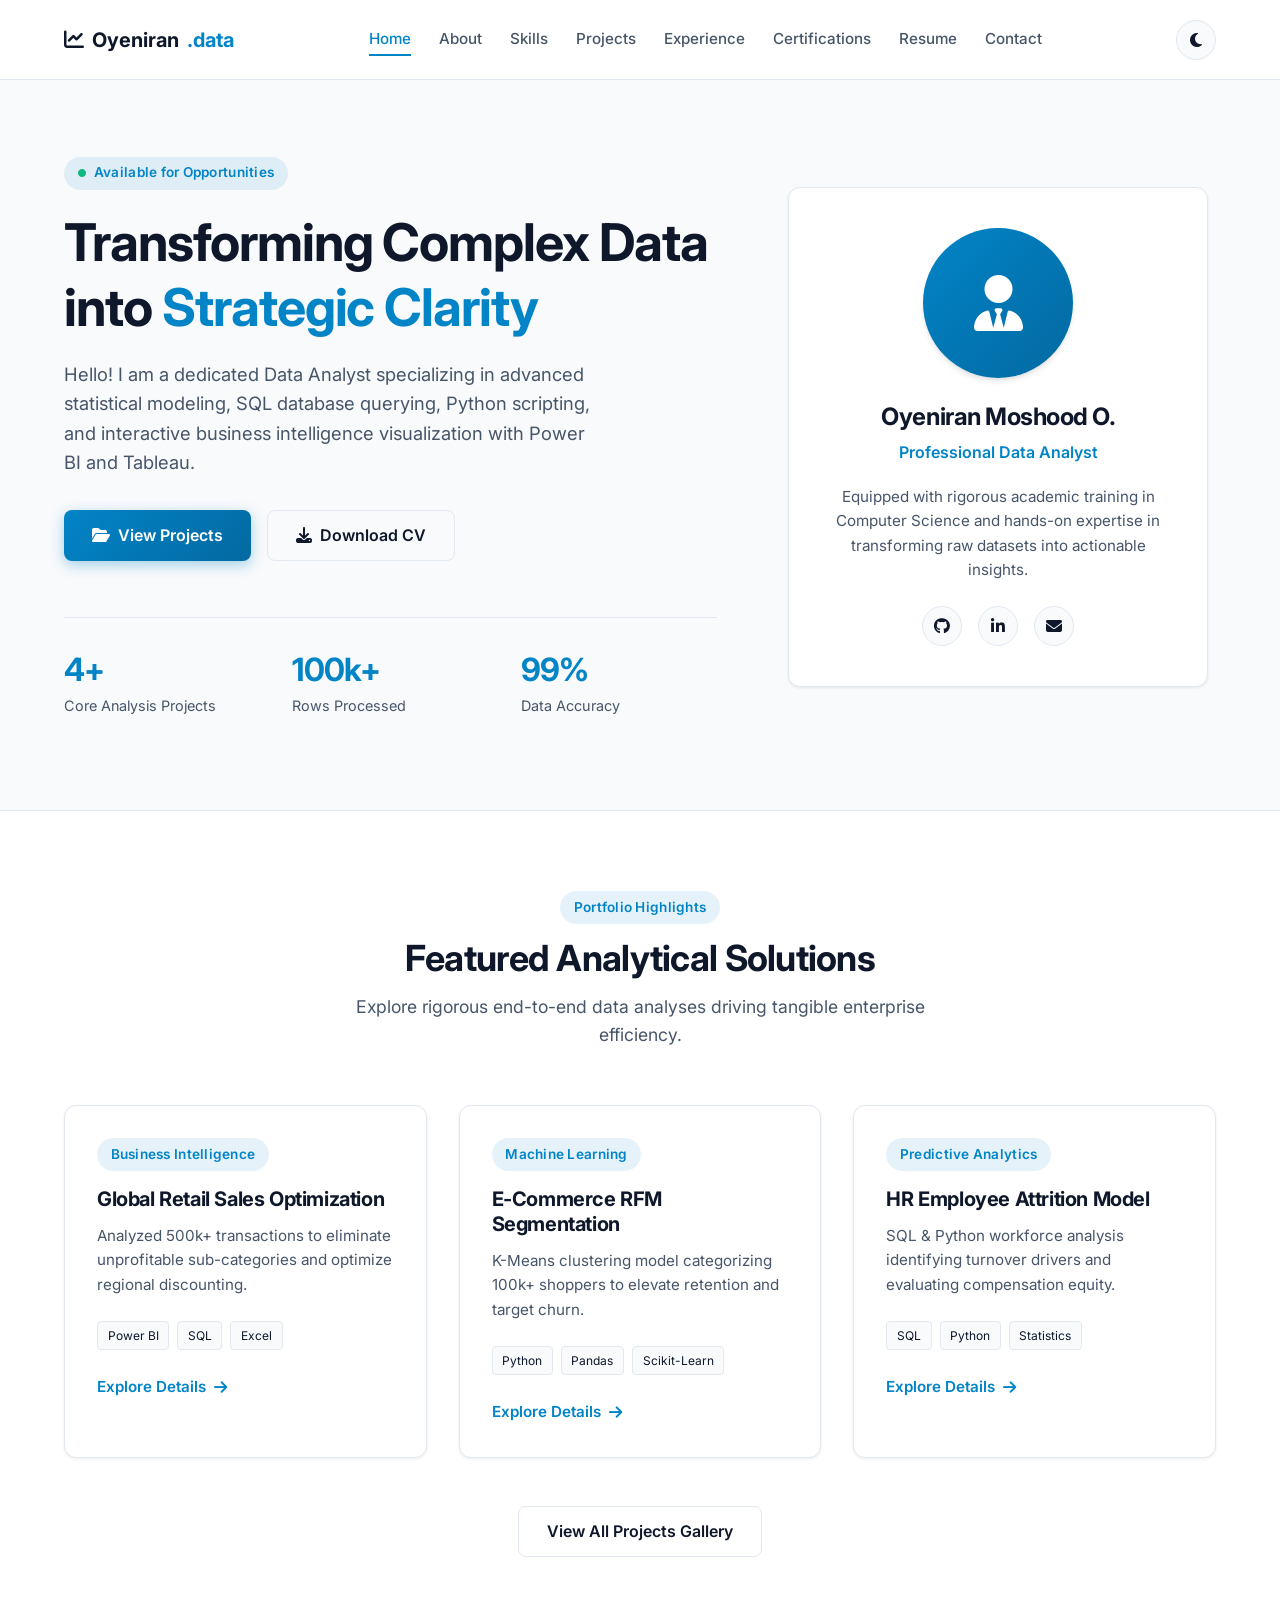
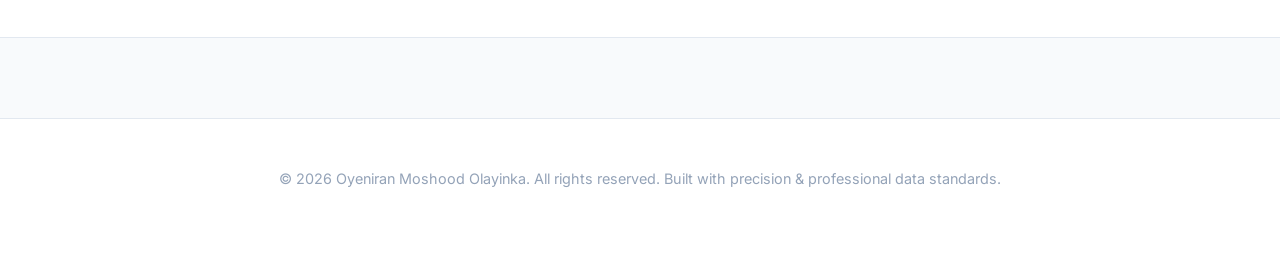
==== index.html @ f6ac132f "Full PROJECT" ====
<!DOCTYPE html>
<html lang="en" data-theme="light">
<head>
  <meta charset="UTF-8">
  <meta name="viewport" content="width=device-width, initial-scale=1.0">
  <title>Data Analyst Portfolio | Professional Home</title>
  
  <!-- Google Fonts: Inter -->
  <link rel="preconnect" href="https://fonts.googleapis.com">
  <link rel="preconnect" href="https://fonts.gstatic.com" crossorigin>
  <link href="https://fonts.googleapis.com/css2?family=Inter:wght@400;500;600;700&display=swap" rel="stylesheet">
  
  <!-- FontAwesome Icons -->
  <link rel="stylesheet" href="https://cdnjs.cloudflare.com/ajax/libs/font-awesome/6.4.0/css/all.min.css">
  
  <!-- Core Stylesheets -->
  <link rel="stylesheet" href="assets/css/main.css">
  <link rel="stylesheet" href="assets/css/components.css">
</head>
<body>

  <!-- ==================== HEADER & NAVIGATION ==================== -->
  <header class="header">
    <div class="nav-container">
      <a href="index.html" class="logo">
        <i class="fas fa-chart-line"></i> Oyeniran<span>.data</span>
      </a>
      
      <nav class="nav-menu">
        <a href="index.html" class="nav-link">Home</a>
        <a href="about.html" class="nav-link">About</a>
        <a href="skills.html" class="nav-link">Skills</a>
        <a href="projects.html" class="nav-link">Projects</a>
        <a href="experience.html" class="nav-link">Experience</a>
        <a href="certifications.html" class="nav-link">Certifications</a>
        <a href="resume.html" class="nav-link">Resume</a>
        <a href="contact.html" class="nav-link">Contact</a>
      </nav>

      <div style="display: flex; align-items: center; gap: 1rem;">
        <button class="theme-toggle" aria-label="Toggle dark/light mode">
          <i class="fas fa-moon"></i>
        </button>
        <button class="hamburger" aria-label="Toggle mobile menu">
          <span></span>
          <span></span>
          <span></span>
        </button>
      </div>
    </div>
  </header>

  <!-- ==================== HERO SECTION ==================== -->
  <section class="section" style="padding-top: calc(var(--nav-height) + 4rem); min-height: 90vh; display: flex; align-items: center;">
    <div class="container">
      <div style="display: grid; grid-template-columns: 1.2fr 0.8fr; gap: 4rem; align-items: center;" class="hero-grid">
        
        <div>
          <span class="badge" style="margin-bottom: 1.25rem;">
            <i class="fas fa-circle" style="font-size: 0.5rem; margin-right: 0.5rem; color: #10b981;"></i> Available for Opportunities
          </span>
          <h1 style="font-size: 3.25rem; margin-bottom: 1.25rem;">Transforming Complex Data into <span style="color: var(--accent-primary);">Strategic Clarity</span></h1>
          <p style="font-size: 1.15rem; margin-bottom: 2rem; max-width: 540px;">
            Hello! I am a dedicated Data Analyst specializing in advanced statistical modeling, SQL database querying, Python scripting, and interactive business intelligence visualization with Power BI and Tableau.
          </p>
          
          <div style="display: flex; gap: 1rem; flex-wrap: wrap;">
            <a href="projects.html" class="btn btn-primary">
              <i class="fas fa-folder-open"></i> View Projects
            </a>
            <a href="resume.html" class="btn btn-outline">
              <i class="fas fa-download"></i> Download CV
            </a>
          </div>

          <!-- Key Statistics Counter Strip -->
          <div style="display: grid; grid-template-columns: repeat(3, 1fr); gap: 2rem; margin-top: 3.5rem; padding-top: 2rem; border-top: 1px solid var(--border-color);">
            <div>
              <h3 style="font-size: 2rem; color: var(--accent-primary); margin-bottom: 0.25rem;">4+</h3>
              <p style="font-size: 0.9rem; margin: 0; color: var(--text-secondary);">Core Analysis Projects</p>
            </div>
            <div>
              <h3 style="font-size: 2rem; color: var(--accent-primary); margin-bottom: 0.25rem;">100k+</h3>
              <p style="font-size: 0.9rem; margin: 0; color: var(--text-secondary);">Rows Processed</p>
            </div>
            <div>
              <h3 style="font-size: 2rem; color: var(--accent-primary); margin-bottom: 0.25rem;">99%</h3>
              <p style="font-size: 0.9rem; margin: 0; color: var(--text-secondary);">Data Accuracy</p>
            </div>
          </div>
        </div>

        <!-- Profile Visual / Card Placeholder -->
        <div style="display: flex; justify-content: center;">
          <div class="card" style="width: 100%; max-width: 420px; text-align: center; padding: 2.5rem; position: relative; overflow: hidden;">
            <div style="width: 150px; height: 150px; border-radius: 50%; background: var(--accent-gradient); margin: 0 auto 1.5rem auto; display: flex; align-items: center; justify-content: center; color: white; font-size: 3.5rem; box-shadow: var(--shadow-md);">
              <i class="fas fa-user-tie"></i>
            </div>
            <h3 style="font-size: 1.5rem; margin-bottom: 0.5rem;">Oyeniran Moshood O.</h3>
            <p style="color: var(--accent-primary); font-weight: 600; margin-bottom: 1.25rem;">Professional Data Analyst</p>
            <p style="font-size: 0.95rem; color: var(--text-secondary); margin-bottom: 1.5rem;">
              Equipped with rigorous academic training in Computer Science and hands-on expertise in transforming raw datasets into actionable insights.
            </p>
            <div style="display: flex; justify-content: center; gap: 1rem;">
              <a href="https://github.com" target="_blank" class="theme-toggle" style="text-decoration: none;"><i class="fab fa-github"></i></a>
              <a href="https://linkedin.com" target="_blank" class="theme-toggle" style="text-decoration: none;"><i class="fab fa-linkedin-in"></i></a>
              <a href="contact.html" class="theme-toggle" style="text-decoration: none;"><i class="fas fa-envelope"></i></a>
            </div>
          </div>
        </div>

      </div>
    </div>
  </section>

  <!-- ==================== FEATURED PROJECTS PREVIEW ==================== -->
  <section class="section" style="background-color: var(--bg-secondary); border-top: 1px solid var(--border-color); border-bottom: 1px solid var(--border-color);">
    <div class="container">
      <div class="section-header">
        <span class="badge" style="margin-bottom: 0.75rem;">Portfolio Highlights</span>
        <h2>Featured Analytical Solutions</h2>
        <p>Explore rigorous end-to-end data analyses driving tangible enterprise efficiency.</p>
      </div>

      <div style="display: grid; grid-template-columns: repeat(auto-fit, minmax(280px, 1fr)); gap: 2rem;">
        
        <!-- Project 1 Card -->
        <div class="card">
          <span class="badge" style="margin-bottom: 1rem;">Business Intelligence</span>
          <h3 style="font-size: 1.25rem; margin-bottom: 0.75rem;">Global Retail Sales Optimization</h3>
          <p style="font-size: 0.95rem; margin-bottom: 1.5rem;">Analyzed 500k+ transactions to eliminate unprofitable sub-categories and optimize regional discounting.</p>
          <div style="display: flex; gap: 0.5rem; flex-wrap: wrap; margin-bottom: 1.5rem;">
            <span style="font-size: 0.75rem; padding: 0.25rem 0.6rem; background: var(--bg-primary); border-radius: 4px; border: 1px solid var(--border-color);">Power BI</span>
            <span style="font-size: 0.75rem; padding: 0.25rem 0.6rem; background: var(--bg-primary); border-radius: 4px; border: 1px solid var(--border-color);">SQL</span>
            <span style="font-size: 0.75rem; padding: 0.25rem 0.6rem; background: var(--bg-primary); border-radius: 4px; border: 1px solid var(--border-color);">Excel</span>
          </div>
          <a href="projects.html" style="color: var(--accent-primary); font-weight: 600; font-size: 0.95rem; display: inline-flex; align-items: center; gap: 0.5rem;">
            Explore Details <i class="fas fa-arrow-right"></i>
          </a>
        </div>

        <!-- Project 2 Card -->
        <div class="card">
          <span class="badge" style="margin-bottom: 1rem;">Machine Learning</span>
          <h3 style="font-size: 1.25rem; margin-bottom: 0.75rem;">E-Commerce RFM Segmentation</h3>
          <p style="font-size: 0.95rem; margin-bottom: 1.5rem;">K-Means clustering model categorizing 100k+ shoppers to elevate retention and target churn.</p>
          <div style="display: flex; gap: 0.5rem; flex-wrap: wrap; margin-bottom: 1.5rem;">
            <span style="font-size: 0.75rem; padding: 0.25rem 0.6rem; background: var(--bg-primary); border-radius: 4px; border: 1px solid var(--border-color);">Python</span>
            <span style="font-size: 0.75rem; padding: 0.25rem 0.6rem; background: var(--bg-primary); border-radius: 4px; border: 1px solid var(--border-color);">Pandas</span>
            <span style="font-size: 0.75rem; padding: 0.25rem 0.6rem; background: var(--bg-primary); border-radius: 4px; border: 1px solid var(--border-color);">Scikit-Learn</span>
          </div>
          <a href="projects.html" style="color: var(--accent-primary); font-weight: 600; font-size: 0.95rem; display: inline-flex; align-items: center; gap: 0.5rem;">
            Explore Details <i class="fas fa-arrow-right"></i>
          </a>
        </div>

        <!-- Project 3 Card -->
        <div class="card">
          <span class="badge" style="margin-bottom: 1rem;">Predictive Analytics</span>
          <h3 style="font-size: 1.25rem; margin-bottom: 0.75rem;">HR Employee Attrition Model</h3>
          <p style="font-size: 0.95rem; margin-bottom: 1.5rem;">SQL & Python workforce analysis identifying turnover drivers and evaluating compensation equity.</p>
          <div style="display: flex; gap: 0.5rem; flex-wrap: wrap; margin-bottom: 1.5rem;">
            <span style="font-size: 0.75rem; padding: 0.25rem 0.6rem; background: var(--bg-primary); border-radius: 4px; border: 1px solid var(--border-color);">SQL</span>
            <span style="font-size: 0.75rem; padding: 0.25rem 0.6rem; background: var(--bg-primary); border-radius: 4px; border: 1px solid var(--border-color);">Python</span>
            <span style="font-size: 0.75rem; padding: 0.25rem 0.6rem; background: var(--bg-primary); border-radius: 4px; border: 1px solid var(--border-color);">Statistics</span>
          </div>
          <a href="projects.html" style="color: var(--accent-primary); font-weight: 600; font-size: 0.95rem; display: inline-flex; align-items: center; gap: 0.5rem;">
            Explore Details <i class="fas fa-arrow-right"></i>
          </a>
        </div>

      </div>

      <div style="text-align: center; margin-top: 3rem;">
        <a href="projects.html" class="btn btn-outline">View All Projects Gallery</a>
      </div>
    </div>
  </section>

  <!-- ==================== FOOTER ==================== -->
  <footer class="footer">
    <div class="container">
      <p>&copy; 2026 Oyeniran Moshood Olayinka. All rights reserved. Built with precision & professional data standards.</p>
    </div>
  </footer>

  <!-- Global JavaScript -->
  <script src="assets/js/main.js"></script>
</body>
</html>
---- assets/css/main.css ----
/* ==========================================================================
   DATA ANALYST PORTFOLIO - GLOBAL STYLES & THEME ARCHITECTURE
   ========================================================================== */

/* 1. CSS Variables & Theme Configuration */
:root {
  --bg-primary: #f8fafc;
  --bg-secondary: #ffffff;
  --bg-card: #ffffff;
  --text-primary: #0f172a;
  --text-secondary: #475569;
  --text-muted: #94a3b8;
  --accent-primary: #0284c7;
  --accent-hover: #0369a1;
  --accent-gradient: linear-gradient(135deg, #0284c7 0%, #0369a1 100%);
  --border-color: #e2e8f0;
  --shadow-sm: 0 1px 3px rgba(15, 23, 42, 0.08);
  --shadow-md: 0 4px 6px -1px rgba(15, 23, 42, 0.1), 0 2px 4px -2px rgba(15, 23, 42, 0.1);
  --shadow-lg: 0 10px 15px -3px rgba(15, 23, 42, 0.1), 0 4px 6px -4px rgba(15, 23, 42, 0.1);
  --transition-speed: 0.3s ease;
  --nav-height: 80px;
}

[data-theme="dark"] {
  --bg-primary: #0b0f19;
  --bg-secondary: #0f172a;
  --bg-card: #1e293b;
  --text-primary: #f8fafc;
  --text-secondary: #94a3b8;
  --text-muted: #64748b;
  --accent-primary: #38bdf8;
  --accent-hover: #0ea5e9;
  --accent-gradient: linear-gradient(135deg, #38bdf8 0%, #0284c7 100%);
  --border-color: #334155;
  --shadow-sm: 0 1px 3px rgba(0, 0, 0, 0.3);
  --shadow-md: 0 4px 6px -1px rgba(0, 0, 0, 0.4);
  --shadow-lg: 0 10px 15px -3px rgba(0, 0, 0, 0.5);
}

/* 2. Global Resets & Box Sizing */
*, *::before, *::after {
  box-sizing: border-box;
  margin: 0;
  padding: 0;
}

html {
  scroll-behavior: smooth;
  font-size: 16px;
}

body {
  font-family: 'Inter', -apple-system, BlinkMacSystemFont, "Segoe UI", Roboto, Helvetica, Arial, sans-serif;
  background-color: var(--bg-primary);
  color: var(--text-primary);
  line-height: 1.6;
  transition: background-color var(--transition-speed), color var(--transition-speed);
  overflow-x: hidden;
}

/* 3. Typography & Element Defaults */
h1, h2, h3, h4, h5, h6 {
  color: var(--text-primary);
  font-weight: 700;
  line-height: 1.25;
  letter-spacing: -0.02em;
}

p {
  color: var(--text-secondary);
  margin-bottom: 1rem;
}

a {
  text-decoration: none;
  color: inherit;
  transition: color var(--transition-speed);
}

ul, ol {
  list-style: none;
}

img {
  max-width: 100%;
  height: auto;
  display: block;
}

button, input, textarea, select {
  font-family: inherit;
  font-size: inherit;
  border: none;
  outline: none;
  background: none;
}

/* 4. Layout Utilities & Container */
.container {
  width: 100%;
  max-width: 1200px;
  margin: 0 auto;
  padding: 0 1.5rem;
}

.section {
  padding: 5rem 0;
}

.section-header {
  text-align: center;
  margin-bottom: 3.5rem;
}

.section-header h2 {
  font-size: 2.25rem;
  margin-bottom: 0.75rem;
}

.section-header p {
  font-size: 1.1rem;
  max-width: 600px;
  margin: 0 auto;
}

/* 5. Reusable Badge & Tag Styles */
.badge {
  display: inline-flex;
  align-items: center;
  padding: 0.35rem 0.85rem;
  font-size: 0.85rem;
  font-weight: 600;
  border-radius: 50px;
  background-color: rgba(2, 132, 199, 0.1);
  color: var(--accent-primary);
  letter-spacing: 0.02em;
}

[data-theme="dark"] .badge {
  background-color: rgba(56, 189, 248, 0.15);
}

/* 6. Accessibility & Utility Classes */
.sr-only {
  position: absolute;
  width: 1px;
  height: 1px;
  padding: 0;
  margin: -1px;
  overflow: hidden;
  clip: rect(0, 0, 0, 0);
  white-space: nowrap;
  border: 0;
}
---- assets/css/components.css ----
/* ==========================================================================
   DATA ANALYST PORTFOLIO - REUSABLE COMPONENTS
   ========================================================================== */

/* 1. Navigation Header */
.header {
  position: fixed;
  top: 0;
  left: 0;
  width: 100%;
  height: var(--nav-height);
  background-color: var(--bg-secondary);
  border-bottom: 1px solid var(--border-color);
  display: flex;
  align-items: center;
  z-index: 1000;
  transition: background-color var(--transition-speed), border-color var(--transition-speed), box-shadow var(--transition-speed);
}

.header.scrolled {
  box-shadow: var(--shadow-md);
}

.nav-container {
  display: flex;
  justify-content: space-between;
  align-items: center;
  width: 100%;
  max-width: 1200px;
  margin: 0 auto;
  padding: 0 1.5rem;
}

.logo {
  font-size: 1.25rem;
  font-weight: 700;
  color: var(--text-primary);
  display: flex;
  align-items: center;
  gap: 0.5rem;
}

.logo span {
  color: var(--accent-primary);
}

.nav-menu {
  display: flex;
  align-items: center;
  gap: 1.75rem;
}

.nav-link {
  font-size: 0.95rem;
  font-weight: 500;
  color: var(--text-secondary);
  position: relative;
  transition: color var(--transition-speed);
}

.nav-link:hover, .nav-link.active {
  color: var(--accent-primary);
}

.nav-link::after {
  content: '';
  position: absolute;
  bottom: -4px;
  left: 0;
  width: 0;
  height: 2px;
  background-color: var(--accent-primary);
  transition: width var(--transition-speed);
}

.nav-link:hover::after, .nav-link.active::after {
  width: 100%;
}

/* Theme Toggle Button */
.theme-toggle {
  background: var(--bg-primary);
  border: 1px solid var(--border-color);
  color: var(--text-primary);
  width: 40px;
  height: 40px;
  border-radius: 50%;
  display: flex;
  align-items: center;
  justify-content: center;
  cursor: pointer;
  transition: all var(--transition-speed);
}

.theme-toggle:hover {
  background-color: var(--accent-primary);
  color: #ffffff;
  border-color: var(--accent-primary);
}

/* Mobile Hamburger Menu */
.hamburger {
  display: none;
  cursor: pointer;
  background: none;
  border: none;
  width: 30px;
  height: 24px;
  position: relative;
}

.hamburger span {
  display: block;
  position: absolute;
  height: 2px;
  width: 100%;
  background: var(--text-primary);
  border-radius: 2px;
  transition: all 0.3s ease;
}

.hamburger span:nth-child(1) { top: 0; }
.hamburger span:nth-child(2) { top: 11px; }
.hamburger span:nth-child(3) { top: 22px; }

.hamburger.active span:nth-child(1) {
  transform: rotate(45deg);
  top: 11px;
}
.hamburger.active span:nth-child(2) {
  opacity: 0;
}
.hamburger.active span:nth-child(3) {
  transform: rotate(-45deg);
  top: 11px;
}

/* 2. Buttons & CTAs */
.btn {
  display: inline-flex;
  align-items: center;
  justify-content: center;
  gap: 0.5rem;
  padding: 0.75rem 1.75rem;
  font-size: 1rem;
  font-weight: 600;
  border-radius: 8px;
  cursor: pointer;
  transition: all var(--transition-speed);
  text-align: center;
}

.btn-primary {
  background: var(--accent-gradient);
  color: #ffffff;
  box-shadow: 0 4px 14px rgba(2, 132, 199, 0.35);
}

.btn-primary:hover {
  transform: translateY(-2px);
  box-shadow: 0 6px 20px rgba(2, 132, 199, 0.5);
}

.btn-outline {
  background: transparent;
  color: var(--text-primary);
  border: 1.5px solid var(--border-color);
}

.btn-outline:hover {
  border-color: var(--accent-primary);
  color: var(--accent-primary);
  background-color: rgba(2, 132, 199, 0.05);
}

/* 3. Cards */
.card {
  background-color: var(--bg-card);
  border: 1px solid var(--border-color);
  border-radius: 12px;
  padding: 2rem;
  box-shadow: var(--shadow-sm);
  transition: transform var(--transition-speed), box-shadow var(--transition-speed), border-color var(--transition-speed);
}

.card:hover {
  transform: translateY(-4px);
  box-shadow: var(--shadow-lg);
  border-color: var(--accent-primary);
}

/* 4. Footer */
.footer {
  background-color: var(--bg-secondary);
  border-top: 1px solid var(--border-color);
  padding: 3rem 0;
  text-align: center;
  margin-top: 5rem;
}

.footer p {
  color: var(--text-muted);
  font-size: 0.9rem;
}

/* 5. Responsive Media Queries for Navigation */
@media (max-width: 968px) {
  .hamburger {
    display: block;
    z-index: 1001;
  }

  .nav-menu {
    position: fixed;
    top: 0;
    right: -100%;
    width: 100%;
    max-width: 320px;
    height: 100vh;
    background-color: var(--bg-secondary);
    flex-direction: column;
    justify-content: center;
    align-items: center;
    box-shadow: -5px 0 25px rgba(0, 0, 0, 0.15);
    transition: right 0.4s ease;
    z-index: 1000;
  }

  .nav-menu.active {
    right: 0;
  }
}
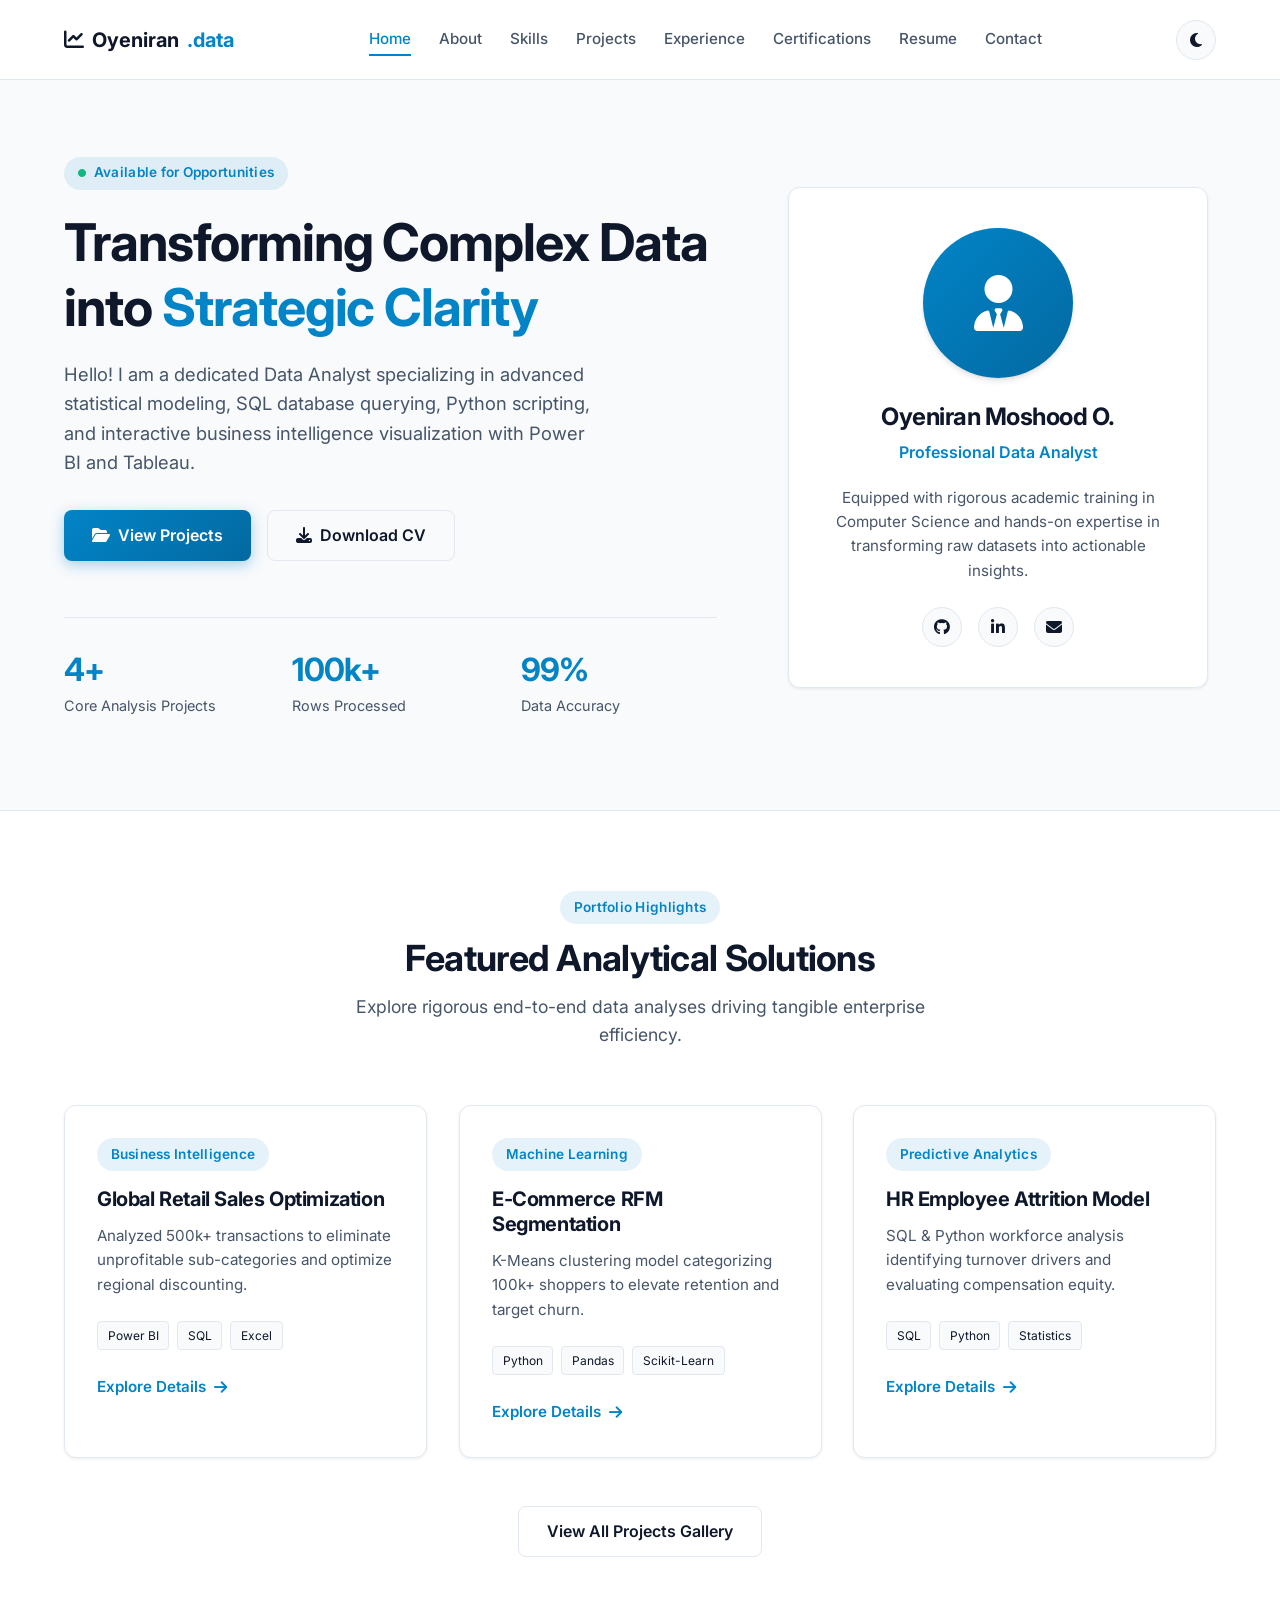
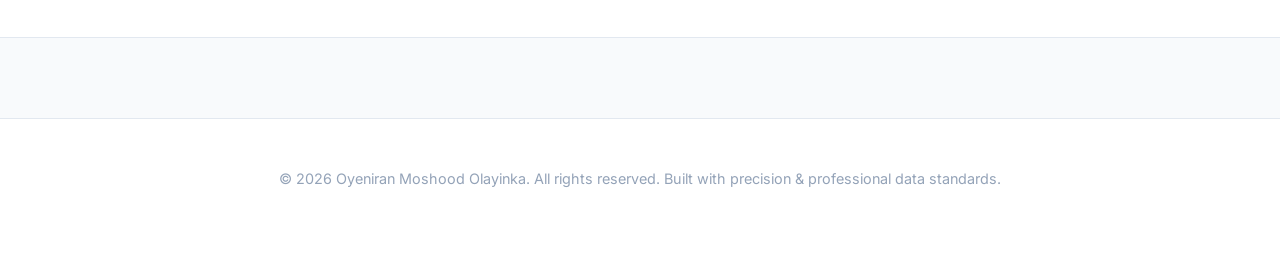
==== commit 51303325: "Animations" ====
--- a/index.html
+++ b/index.html
@@ -13,9 +13,10 @@
   <!-- FontAwesome Icons -->
   <link rel="stylesheet" href="https://cdnjs.cloudflare.com/ajax/libs/font-awesome/6.4.0/css/all.min.css">
   
-  <!-- Core Stylesheets -->
+  <!-- Core & Animation Stylesheets -->
   <link rel="stylesheet" href="assets/css/main.css">
   <link rel="stylesheet" href="assets/css/components.css">
+  <link rel="stylesheet" href="assets/css/animations.css">
 </head>
 <body>
 
@@ -56,7 +57,7 @@
       <div style="display: grid; grid-template-columns: 1.2fr 0.8fr; gap: 4rem; align-items: center;" class="hero-grid">
         
         <div>
-          <span class="badge" style="margin-bottom: 1.25rem;">
+          <span class="badge pulse-indicator" style="margin-bottom: 1.25rem;">
             <i class="fas fa-circle" style="font-size: 0.5rem; margin-right: 0.5rem; color: #10b981;"></i> Available for Opportunities
           </span>
           <h1 style="font-size: 3.25rem; margin-bottom: 1.25rem;">Transforming Complex Data into <span style="color: var(--accent-primary);">Strategic Clarity</span></h1>
@@ -102,9 +103,9 @@
               Equipped with rigorous academic training in Computer Science and hands-on expertise in transforming raw datasets into actionable insights.
             </p>
             <div style="display: flex; justify-content: center; gap: 1rem;">
-              <a href="https://github.com" target="_blank" class="theme-toggle" style="text-decoration: none;"><i class="fab fa-github"></i></a>
-              <a href="https://linkedin.com" target="_blank" class="theme-toggle" style="text-decoration: none;"><i class="fab fa-linkedin-in"></i></a>
-              <a href="contact.html" class="theme-toggle" style="text-decoration: none;"><i class="fas fa-envelope"></i></a>
+              <a href="https://github.com" target="_blank" class="theme-toggle" style="text-decoration: none;" title="GitHub"><i class="fab fa-github"></i></a>
+              <a href="https://www.linkedin.com/in/moshood-oyeniran-405592217/" target="_blank" class="theme-toggle" style="text-decoration: none;" title="LinkedIn"><i class="fab fa-linkedin-in"></i></a>
+              <a href="contact.html" class="theme-toggle" style="text-decoration: none;" title="Contact"><i class="fas fa-envelope"></i></a>
             </div>
           </div>
         </div>
@@ -184,7 +185,8 @@
     </div>
   </footer>
 
-  <!-- Global JavaScript -->
+  <!-- Global JavaScript & Animations Script -->
   <script src="assets/js/main.js"></script>
+  <script src="assets/js/animations.js"></script>
 </body>
 </html>
--- a/assets/css/animations.css
+++ b/assets/css/animations.css
@@ -0,0 +1,72 @@
+/* ==========================================================================
+   DATA ANALYST PORTFOLIO - PROFESSIONAL ANIMATIONS & INTERACTIVITY
+   ========================================================================== */
+
+/* 1. Scroll Reveal Base Classes */
+.reveal-up {
+  opacity: 0;
+  transform: translateY(30px);
+  transition: opacity 0.8s cubic-bezier(0.16, 1, 0.3, 1), transform 0.8s cubic-bezier(0.16, 1, 0.3, 1);
+  will-change: opacity, transform;
+}
+
+.reveal-up.active {
+  opacity: 1;
+  transform: translateY(0);
+}
+
+/* Delay helpers for staggered grid items */
+.delay-1 { transition-delay: 0.1s; }
+.delay-2 { transition-delay: 0.2s; }
+.delay-3 { transition-delay: 0.3s; }
+.delay-4 { transition-delay: 0.4s; }
+
+/* 2. Interactive Card Glow & Hover Effects */
+.card {
+  position: relative;
+  overflow: hidden;
+}
+
+.card::before {
+  content: '';
+  position: absolute;
+  top: 0;
+  left: 0;
+  width: 100%;
+  height: 3px;
+  background: var(--accent-gradient);
+  opacity: 0;
+  transition: opacity var(--transition-speed);
+}
+
+.card:hover::before {
+  opacity: 1;
+}
+
+/* 3. Pulsing Indicator Animation */
+@keyframes pulseGlow {
+  0% {
+    box-shadow: 0 0 0 0 rgba(16, 185, 129, 0.4);
+  }
+  70% {
+    box-shadow: 0 0 0 10px rgba(16, 185, 129, 0);
+  }
+  100% {
+    box-shadow: 0 0 0 0 rgba(16, 185, 129, 0);
+  }
+}
+
+.pulse-indicator {
+  animation: pulseGlow 2s infinite;
+}
+
+/* 4. Smooth Number Counter Animation Class */
+.counting {
+  display: inline-block;
+  transition: transform 0.3s ease;
+}
+
+/* 5. Interactive Button Ripple / Scale */
+.btn:active {
+  transform: scale(0.97);
+}
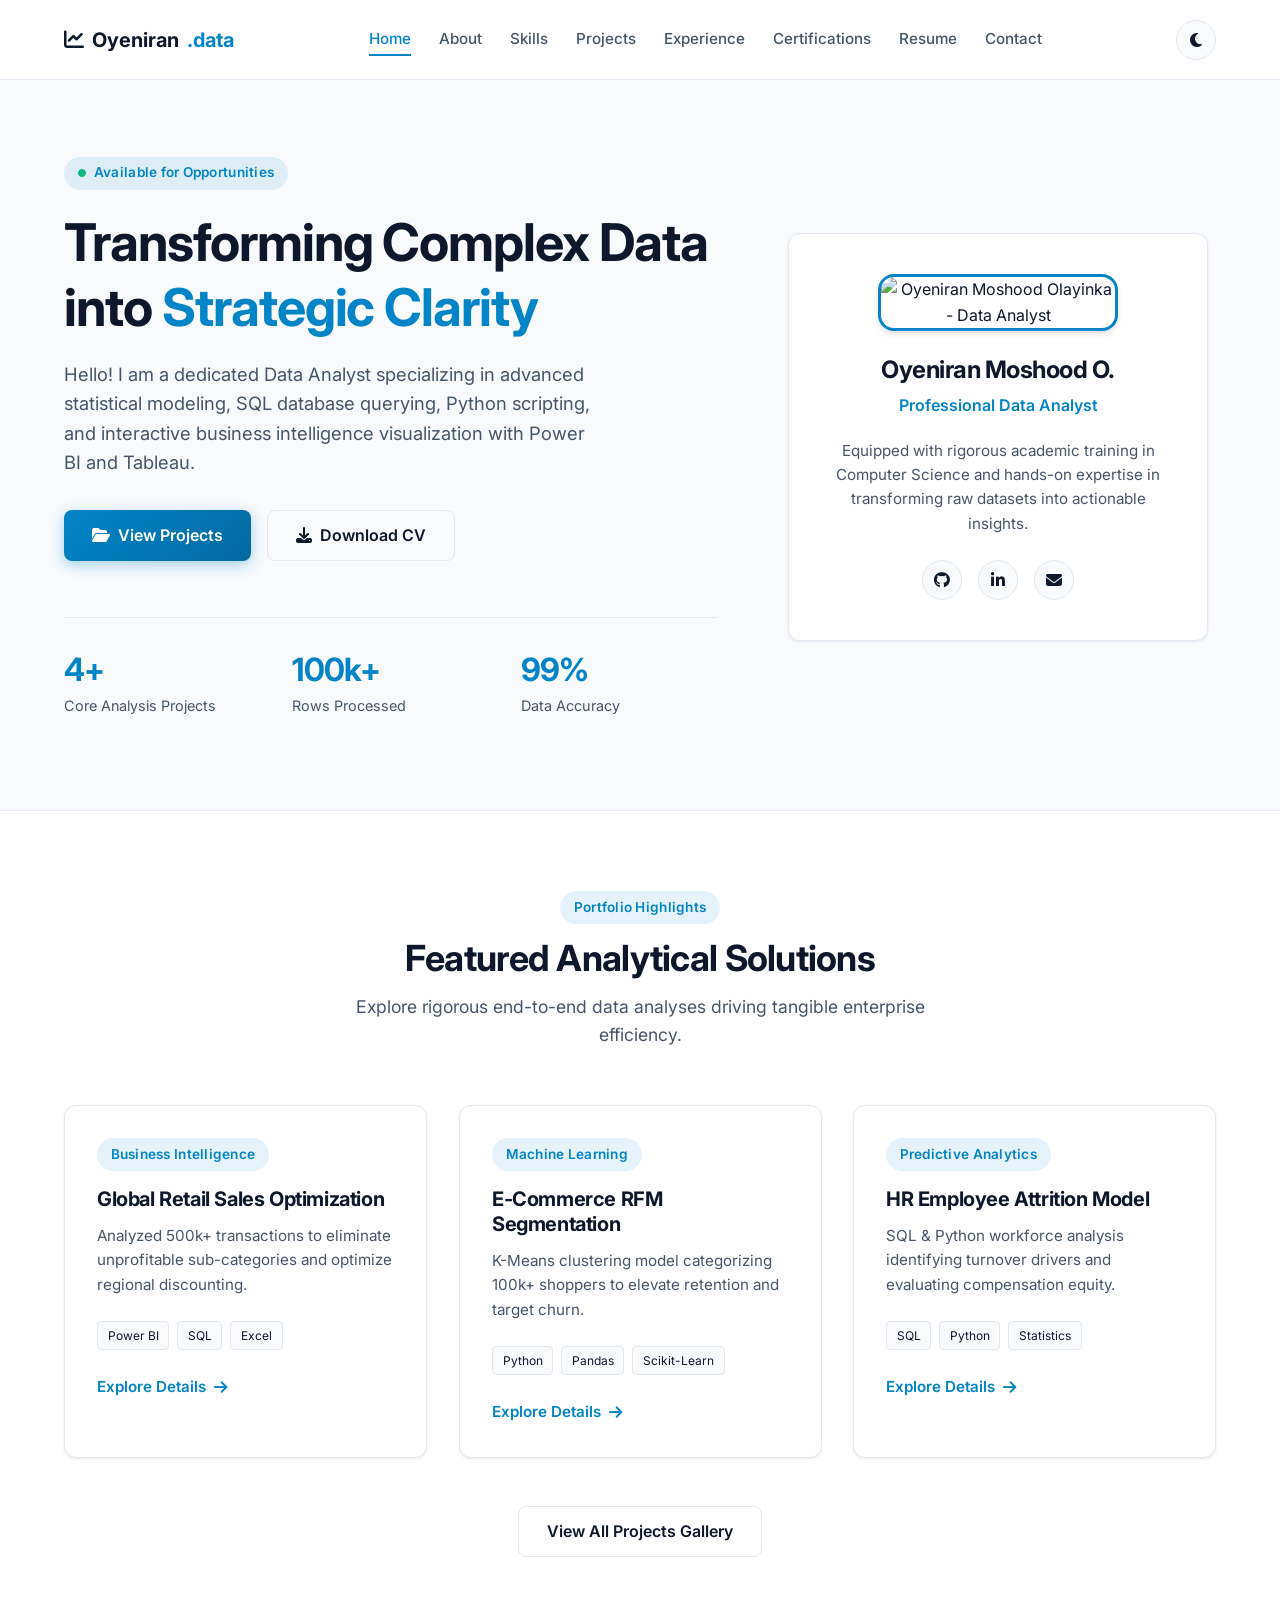
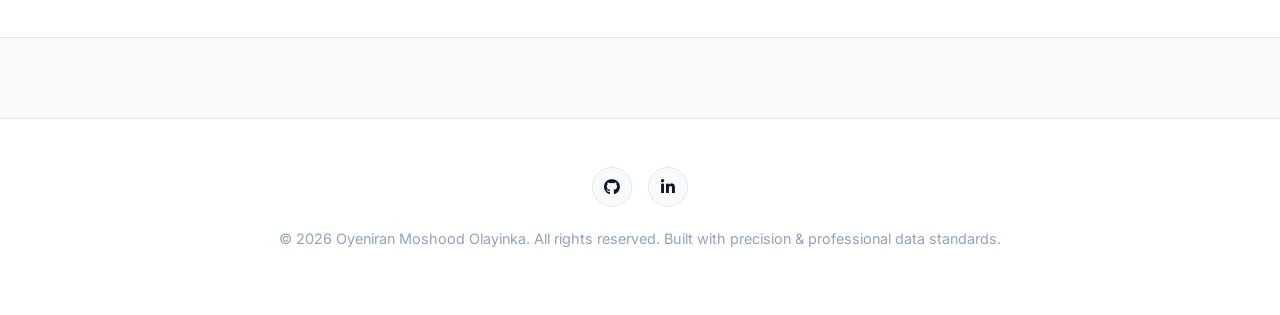
==== commit 057b7394: "Profile Picture" ====
--- a/index.html
+++ b/index.html
@@ -91,11 +91,11 @@
           </div>
         </div>
 
-        <!-- Profile Visual / Card Placeholder -->
+        <!-- Profile Visual Card with Portrait -->
         <div style="display: flex; justify-content: center;">
           <div class="card" style="width: 100%; max-width: 420px; text-align: center; padding: 2.5rem; position: relative; overflow: hidden;">
-            <div style="width: 150px; height: 150px; border-radius: 50%; background: var(--accent-gradient); margin: 0 auto 1.5rem auto; display: flex; align-items: center; justify-content: center; color: white; font-size: 3.5rem; box-shadow: var(--shadow-md);">
-              <i class="fas fa-user-tie"></i>
+            <div style="width: 100%; max-width: 240px; margin: 0 auto 1.5rem auto; border-radius: 16px; overflow: hidden; border: 3px solid var(--accent-primary); box-shadow: var(--shadow-md);">
+              <img src="assets/images/profile.jpeg" alt="Oyeniran Moshood Olayinka - Data Analyst" style="width: 100%; height: auto; display: block; object-fit: cover;">
             </div>
             <h3 style="font-size: 1.5rem; margin-bottom: 0.5rem;">Oyeniran Moshood O.</h3>
             <p style="color: var(--accent-primary); font-weight: 600; margin-bottom: 1.25rem;">Professional Data Analyst</p>
@@ -103,7 +103,7 @@
               Equipped with rigorous academic training in Computer Science and hands-on expertise in transforming raw datasets into actionable insights.
             </p>
             <div style="display: flex; justify-content: center; gap: 1rem;">
-              <a href="https://github.com" target="_blank" class="theme-toggle" style="text-decoration: none;" title="GitHub"><i class="fab fa-github"></i></a>
+              <a href="https://github.com/Moshoodooo" target="_blank" class="theme-toggle" style="text-decoration: none;" title="GitHub"><i class="fab fa-github"></i></a>
               <a href="https://www.linkedin.com/in/moshood-oyeniran-405592217/" target="_blank" class="theme-toggle" style="text-decoration: none;" title="LinkedIn"><i class="fab fa-linkedin-in"></i></a>
               <a href="contact.html" class="theme-toggle" style="text-decoration: none;" title="Contact"><i class="fas fa-envelope"></i></a>
             </div>
@@ -180,7 +180,11 @@
 
   <!-- ==================== FOOTER ==================== -->
   <footer class="footer">
-    <div class="container">
+    <div class="container" style="display: flex; flex-direction: column; align-items: center; gap: 0.75rem;">
+      <div style="display: flex; gap: 1rem; margin-bottom: 0.5rem;">
+        <a href="https://github.com/Moshoodooo" target="_blank" class="theme-toggle" style="text-decoration: none;" title="GitHub Profile"><i class="fab fa-github"></i></a>
+        <a href="https://www.linkedin.com/in/moshood-oyeniran-405592217/" target="_blank" class="theme-toggle" style="text-decoration: none;" title="LinkedIn Profile"><i class="fab fa-linkedin-in"></i></a>
+      </div>
       <p>&copy; 2026 Oyeniran Moshood Olayinka. All rights reserved. Built with precision & professional data standards.</p>
     </div>
   </footer>
--- a/assets/css/components.css
+++ b/assets/css/components.css
@@ -1,5 +1,5 @@
 /* ==========================================================================
-   DATA ANALYST PORTFOLIO - REUSABLE COMPONENTS
+   DATA ANALYST PORTFOLIO - REUSABLE COMPONENTS & AGGRESSIVE RESPONSIVENESS
    ========================================================================== */
 
 /* 1. Navigation Header */
@@ -38,6 +38,7 @@
   display: flex;
   align-items: center;
   gap: 0.5rem;
+  text-decoration: none;
 }
 
 .logo span {
@@ -56,6 +57,7 @@
   color: var(--text-secondary);
   position: relative;
   transition: color var(--transition-speed);
+  text-decoration: none;
 }
 
 .nav-link:hover, .nav-link.active {
@@ -77,8 +79,9 @@
   width: 100%;
 }
 
-/* Theme Toggle Button */
-.theme-toggle {
+/* Theme Toggle Button & Top-Left Back Icon Button */
+.theme-toggle,
+.back-icon-btn {
   background: var(--bg-primary);
   border: 1px solid var(--border-color);
   color: var(--text-primary);
@@ -90,9 +93,12 @@
   justify-content: center;
   cursor: pointer;
   transition: all var(--transition-speed);
-}
-
-.theme-toggle:hover {
+  flex-shrink: 0;
+  text-decoration: none;
+}
+
+.theme-toggle:hover,
+.back-icon-btn:hover {
   background-color: var(--accent-primary);
   color: #ffffff;
   border-color: var(--accent-primary);
@@ -107,6 +113,7 @@
   width: 30px;
   height: 24px;
   position: relative;
+  z-index: 1001;
 }
 
 .hamburger span {
@@ -148,6 +155,8 @@
   cursor: pointer;
   transition: all var(--transition-speed);
   text-align: center;
+  white-space: nowrap;
+  text-decoration: none;
 }
 
 .btn-primary {
@@ -203,11 +212,35 @@
   font-size: 0.9rem;
 }
 
-/* 5. Responsive Media Queries for Navigation */
+/* ==========================================================================
+   AGGRESSIVE RESPONSIVE BREAKPOINTS (TABLETS & MOBILE)
+   ========================================================================== */
+
+/* Tablets & Small Desktops (Max Width: 1024px) */
+@media (max-width: 1024px) {
+  .hero-grid,
+  .about-grid,
+  .contact-grid {
+    grid-template-columns: 1fr !important;
+    gap: 2.5rem !important;
+    text-align: center;
+  }
+
+  .hero-grid div:first-child {
+    display: flex;
+    flex-direction: column;
+    align-items: center;
+  }
+
+  .hero-grid p {
+    max-width: 100% !important;
+  }
+}
+
+/* Mobile Navigation Drawer & Compact Layouts (Max Width: 968px) */
 @media (max-width: 968px) {
   .hamburger {
     display: block;
-    z-index: 1001;
   }
 
   .nav-menu {
@@ -215,18 +248,81 @@
     top: 0;
     right: -100%;
     width: 100%;
-    max-width: 320px;
+    max-width: 300px;
     height: 100vh;
     background-color: var(--bg-secondary);
     flex-direction: column;
     justify-content: center;
     align-items: center;
-    box-shadow: -5px 0 25px rgba(0, 0, 0, 0.15);
-    transition: right 0.4s ease;
+    box-shadow: -10px 0 30px rgba(0, 0, 0, 0.2);
+    transition: right 0.4s cubic-bezier(0.16, 1, 0.3, 1);
     z-index: 1000;
+    gap: 2rem;
   }
 
   .nav-menu.active {
     right: 0;
   }
+
+  .nav-link {
+    font-size: 1.15rem;
+  }
+}
+
+/* Small Tablets & Mobile Devices (Max Width: 768px) */
+@media (max-width: 768px) {
+  html {
+    font-size: 14px;
+  }
+
+  .section {
+    padding: 3.5rem 0;
+  }
+
+  .container {
+    padding: 0 1rem;
+  }
+
+  h1 {
+    font-size: 2.4rem !important;
+  }
+
+  h2 {
+    font-size: 1.85rem !important;
+  }
+
+  .card {
+    padding: 1.5rem !important;
+  }
+
+  /* Force all grids to single column on mobile */
+  [style*="grid-template-columns"] {
+    grid-template-columns: 1fr !important;
+    gap: 1.5rem !important;
+  }
+
+  .filter-controls-container {
+    flex-direction: column;
+    align-items: stretch !important;
+  }
+
+  #category-filters {
+    justify-content: center;
+  }
+}
+
+/* Extra Small Mobile Devices / iPhone SE (Max Width: 480px) */
+@media (max-width: 480px) {
+  h1 {
+    font-size: 2rem !important;
+  }
+
+  .btn {
+    width: 100%;
+    padding: 0.75rem 1rem;
+  }
+
+  .hero-grid .badge {
+    font-size: 0.75rem;
+  }
 }
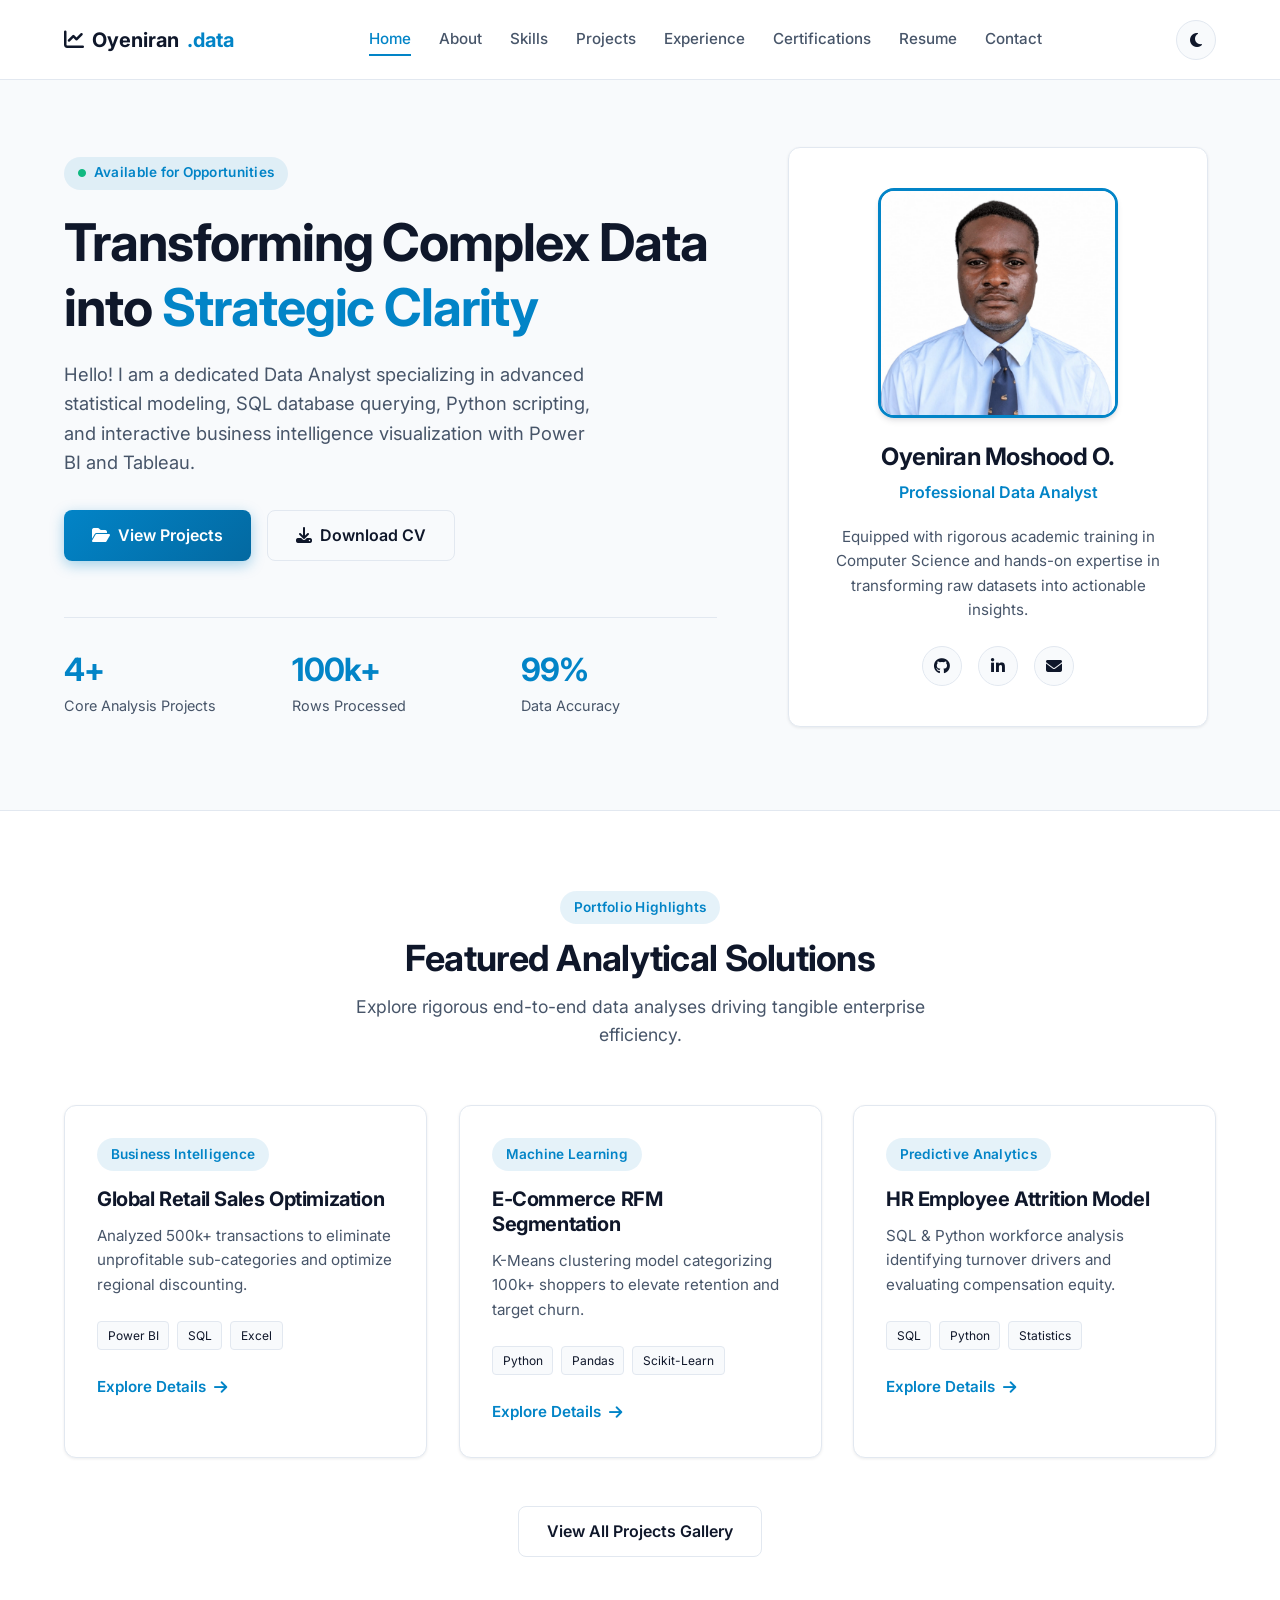
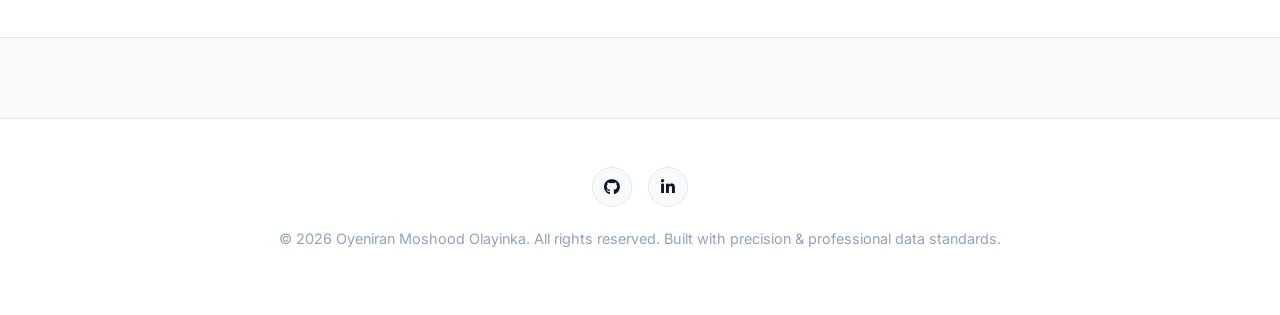
==== commit 8444db02: "yes" ====
--- a/index.html
+++ b/index.html
@@ -95,7 +95,7 @@
         <div style="display: flex; justify-content: center;">
           <div class="card" style="width: 100%; max-width: 420px; text-align: center; padding: 2.5rem; position: relative; overflow: hidden;">
             <div style="width: 100%; max-width: 240px; margin: 0 auto 1.5rem auto; border-radius: 16px; overflow: hidden; border: 3px solid var(--accent-primary); box-shadow: var(--shadow-md);">
-              <img src="assets/images/profile.jpeg" alt="Oyeniran Moshood Olayinka - Data Analyst" style="width: 100%; height: auto; display: block; object-fit: cover;">
+              <img src="assets/images/profile/profile.jpeg" alt="Oyeniran Moshood Olayinka - Data Analyst" style="width: 100%; height: auto; display: block; object-fit: cover;">
             </div>
             <h3 style="font-size: 1.5rem; margin-bottom: 0.5rem;">Oyeniran Moshood O.</h3>
             <p style="color: var(--accent-primary); font-weight: 600; margin-bottom: 1.25rem;">Professional Data Analyst</p>
